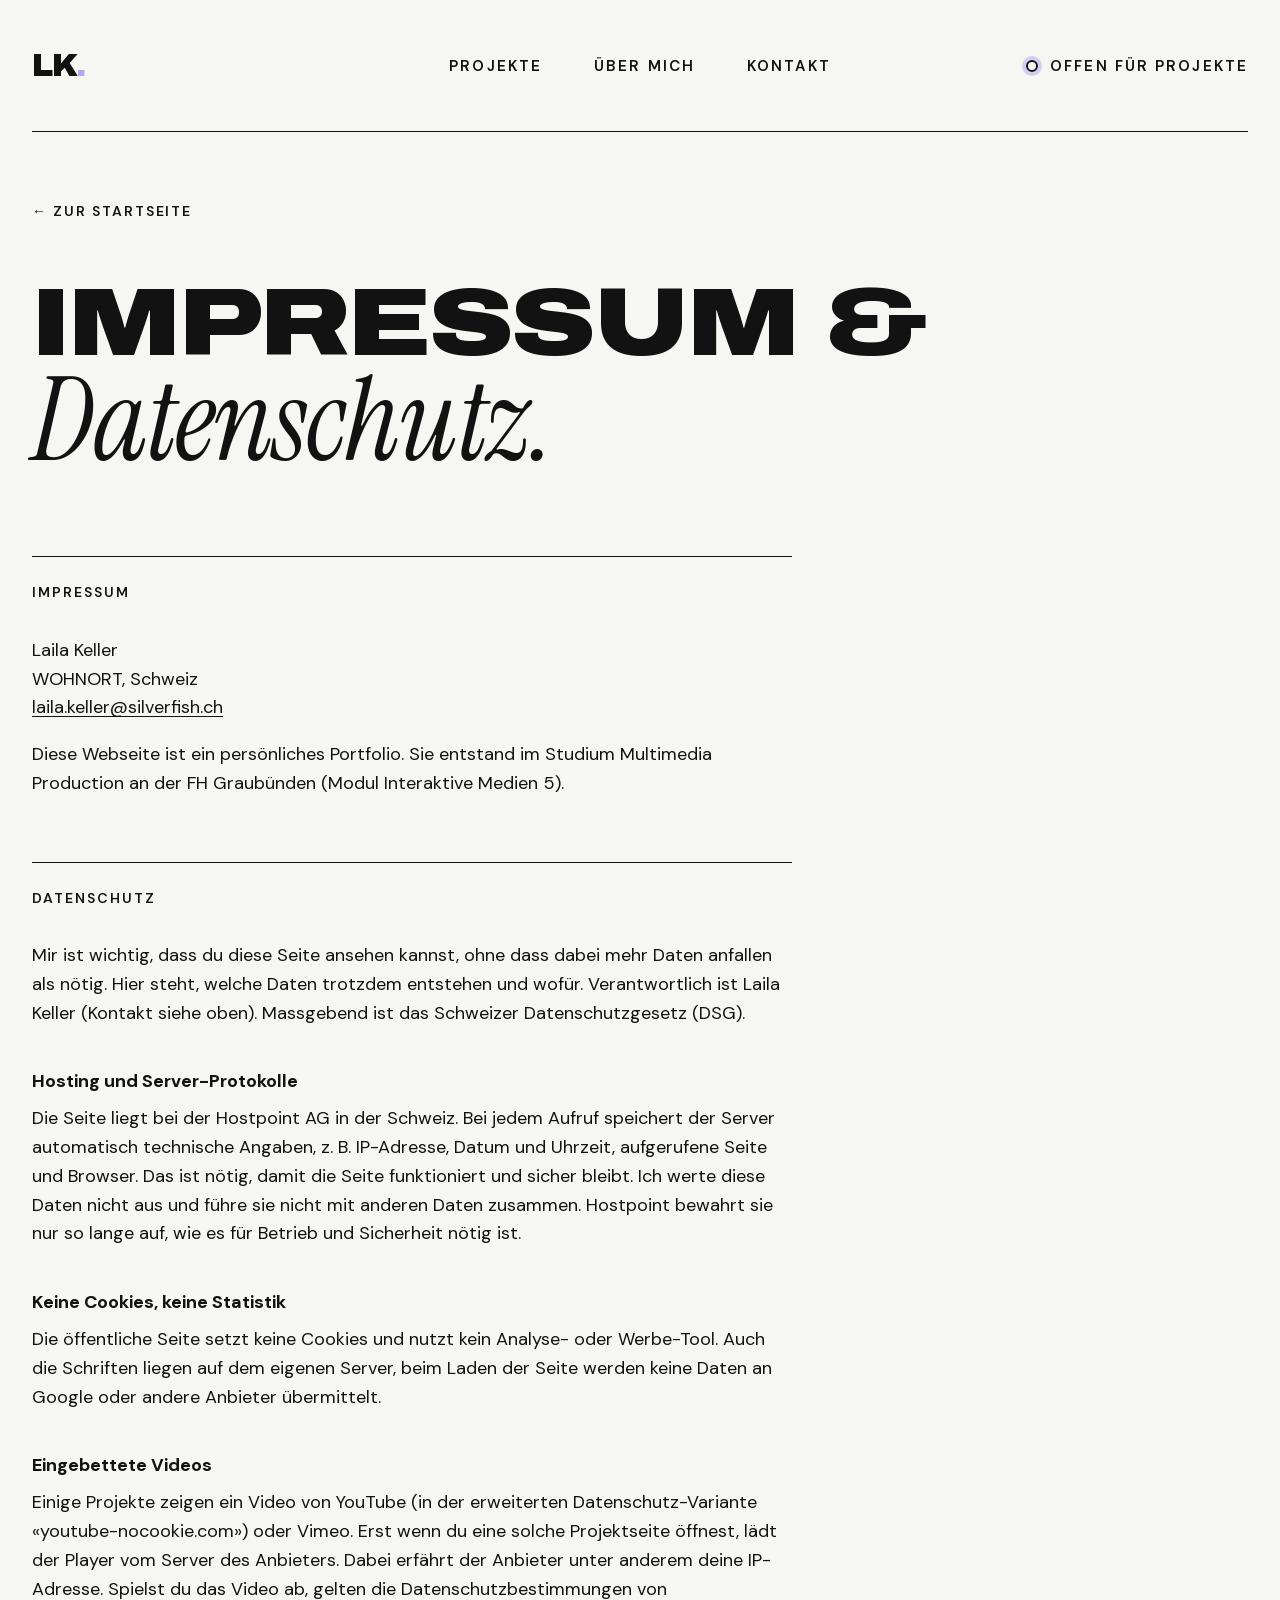
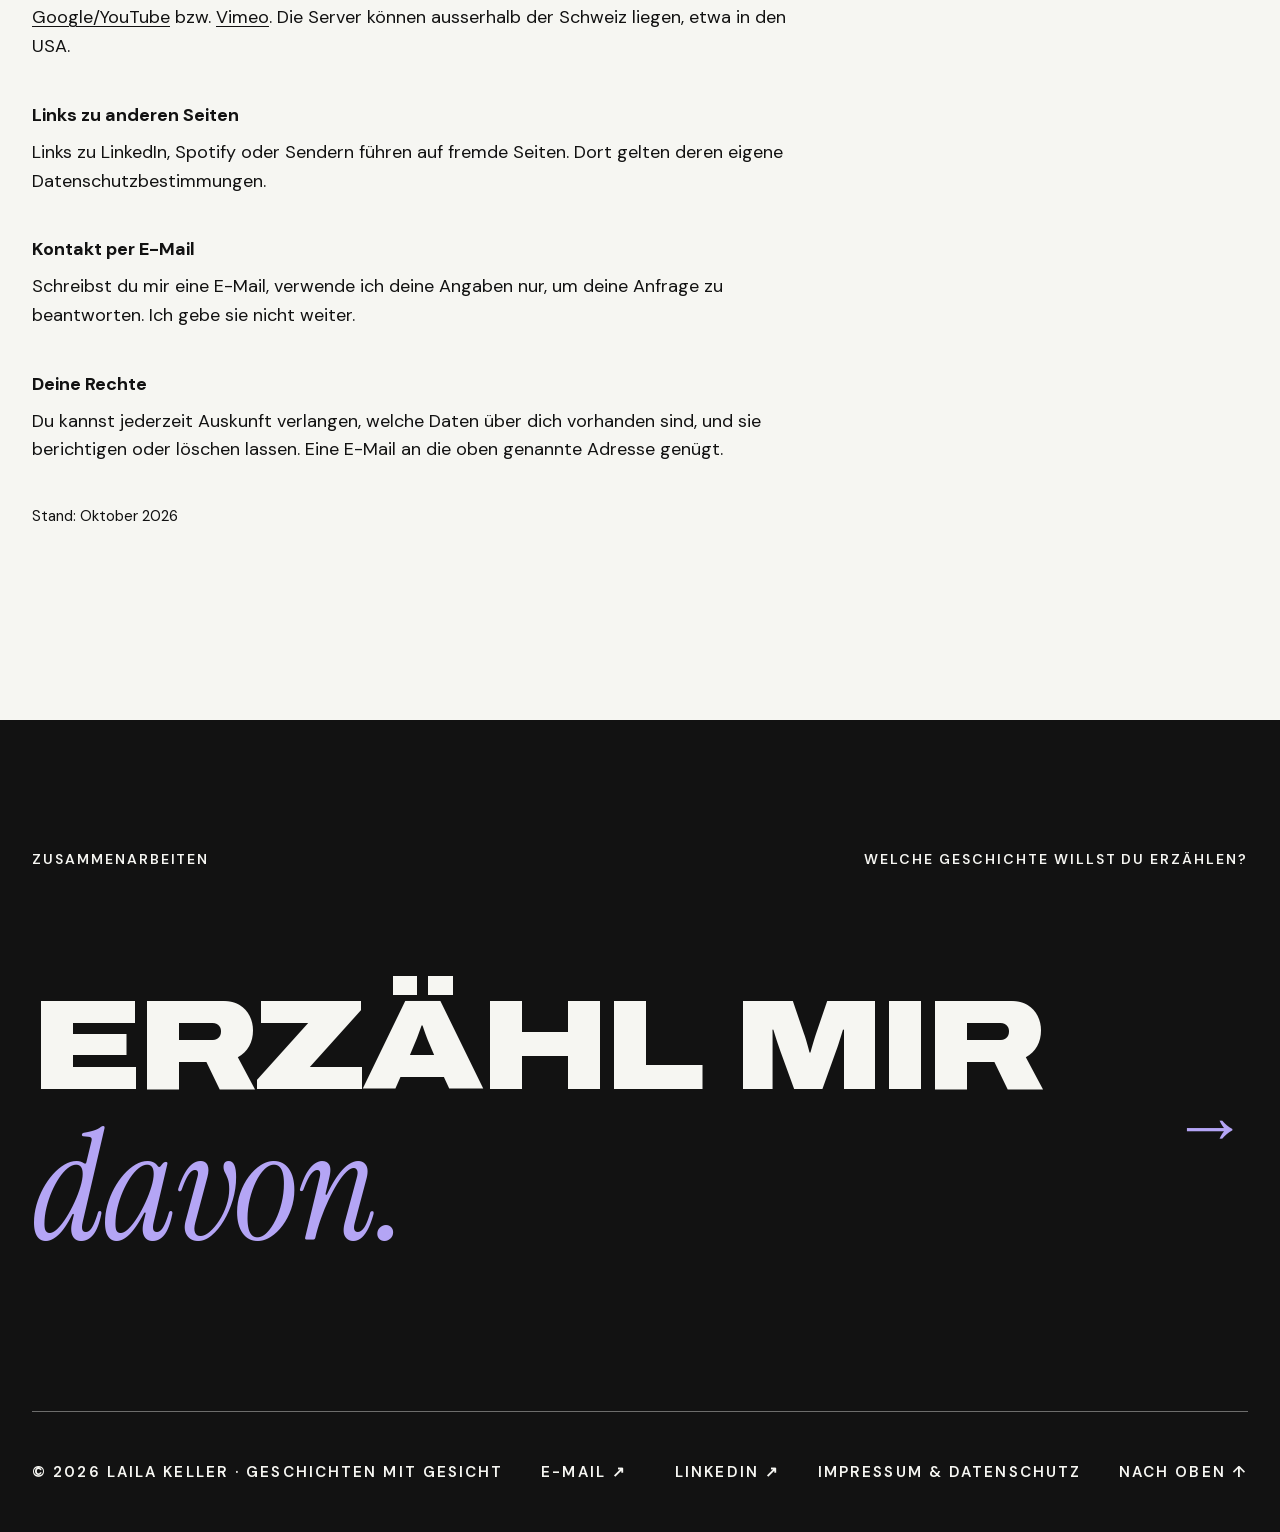
==== datenschutz.html @ 737255e8 "Impressum & Datenschutz, Schriften selbst gehostet, robots.txt und Sitemap" ====
<!DOCTYPE html>
<html lang="de">
<head>
  <meta charset="UTF-8">
  <meta name="viewport" content="width=device-width, initial-scale=1.0">
  <title>Impressum &amp; Datenschutz · Laila Keller</title>
  <link rel="icon" href="images/favicon.svg" type="image/svg+xml">
  <link rel="icon" href="images/favicon-32.png" sizes="32x32" type="image/png">
  <link rel="apple-touch-icon" href="images/apple-touch-icon.png">
  <meta name="apple-mobile-web-app-title" content="Laila Keller">
  <meta name="description" content="Impressum und Datenschutzerklärung der Portfolio-Webseite von Laila Keller.">

  <!-- Schriften vom eigenen Server, siehe css/schriften.css -->
  <link rel="stylesheet" href="css/schriften.css">
  <link rel="stylesheet" href="css/style.css">
</head>
<body>

  <!-- ===================== HEADER (gleich wie auf der Detailseite) ===================== -->
  <header class="site-header">
    <div class="header-bar">
      <a href="index.html" class="logo" aria-label="Zur Startseite">LK<span>.</span></a>

      <button class="nav-toggle" aria-label="Menü öffnen" aria-expanded="false">
        <span></span><span></span>
      </button>

      <nav class="main-nav">
        <a href="index.html#projekte">Projekte</a>
        <a href="index.html#about">Über mich</a>
        <a href="#kontakt">Kontakt</a>
      </nav>

      <p class="status"><span class="status-dot"></span><span class="status-text">Offen für Projekte</span></p>
    </div>
  </header>

  <main id="top" class="legal">

    <a href="index.html" class="project-back">&larr; Zur Startseite</a>
    <h1 class="headline">Impressum &amp;<span class="headline-accent">Datenschutz.</span></h1>

    <!-- ===================== IMPRESSUM ===================== -->
    <section class="legal-block">
      <h2 class="eyebrow">Impressum</h2>
      <p>
        Laila Keller<br>
        WOHNORT, Schweiz<br>
        <a href="mailto:laila.keller@silverfish.ch">laila.keller@silverfish.ch</a>
      </p>
      <p>Diese Webseite ist ein persönliches Portfolio. Sie entstand im Studium Multimedia Production an der FH Graubünden (Modul Interaktive Medien 5).</p>
    </section>

    <!-- ===================== DATENSCHUTZ ===================== -->
    <section class="legal-block">
      <h2 class="eyebrow">Datenschutz</h2>
      <p>Mir ist wichtig, dass du diese Seite ansehen kannst, ohne dass dabei mehr Daten anfallen als nötig. Hier steht, welche Daten trotzdem entstehen und wofür. Verantwortlich ist Laila Keller (Kontakt siehe oben). Massgebend ist das Schweizer Datenschutzgesetz (DSG).</p>

      <h3>Hosting und Server-Protokolle</h3>
      <p>Die Seite liegt bei der Hostpoint AG in der Schweiz. Bei jedem Aufruf speichert der Server automatisch technische Angaben, z. B. IP-Adresse, Datum und Uhrzeit, aufgerufene Seite und Browser. Das ist nötig, damit die Seite funktioniert und sicher bleibt. Ich werte diese Daten nicht aus und führe sie nicht mit anderen Daten zusammen. Hostpoint bewahrt sie nur so lange auf, wie es für Betrieb und Sicherheit nötig ist.</p>

      <h3>Keine Cookies, keine Statistik</h3>
      <p>Die öffentliche Seite setzt keine Cookies und nutzt kein Analyse- oder Werbe-Tool. Auch die Schriften liegen auf dem eigenen Server, beim Laden der Seite werden keine Daten an Google oder andere Anbieter übermittelt.</p>

      <h3>Eingebettete Videos</h3>
      <p>Einige Projekte zeigen ein Video von YouTube (in der erweiterten Datenschutz-Variante «youtube-nocookie.com») oder Vimeo. Erst wenn du eine solche Projektseite öffnest, lädt der Player vom Server des Anbieters. Dabei erfährt der Anbieter unter anderem deine IP-Adresse. Spielst du das Video ab, gelten die Datenschutzbestimmungen von <a href="https://policies.google.com/privacy" target="_blank" rel="noopener">Google/YouTube</a> bzw. <a href="https://vimeo.com/privacy" target="_blank" rel="noopener">Vimeo</a>. Die Server können ausserhalb der Schweiz liegen, etwa in den USA.</p>

      <h3>Links zu anderen Seiten</h3>
      <p>Links zu LinkedIn, Spotify oder Sendern führen auf fremde Seiten. Dort gelten deren eigene Datenschutzbestimmungen.</p>

      <h3>Kontakt per E-Mail</h3>
      <p>Schreibst du mir eine E-Mail, verwende ich deine Angaben nur, um deine Anfrage zu beantworten. Ich gebe sie nicht weiter.</p>

      <h3>Deine Rechte</h3>
      <p>Du kannst jederzeit Auskunft verlangen, welche Daten über dich vorhanden sind, und sie berichtigen oder löschen lassen. Eine E-Mail an die oben genannte Adresse genügt.</p>

      <p class="legal-stand">Stand: Oktober 2026</p>
    </section>

  </main>

  <!-- ===================== KONTAKT / FOOTER ===================== -->
  <footer class="contact" id="kontakt">
    <div class="contact-top">
      <p class="eyebrow">Zusammenarbeiten</p>
      <p class="eyebrow">Welche Geschichte willst du erzählen?</p>
    </div>

    <a href="mailto:laila.keller@silverfish.ch" class="contact-cta">
      <span class="contact-title">Erzähl mir<span class="headline-accent">davon.</span></span>
      <span class="contact-arrow" aria-hidden="true">&rarr;</span>
    </a>

    <div class="contact-bottom">
      <p><span class="nowrap">&copy; <span class="aktuelles-jahr">2026</span> Laila Keller ·</span> <span class="nowrap">Geschichten mit Gesicht</span></p>
      <div class="contact-links">
        <a href="mailto:laila.keller@silverfish.ch">E-Mail ↗&#xFE0E;</a>
        <a href="https://www.linkedin.com/in/laila-keller-3611502a5" target="_blank" rel="noopener">LinkedIn ↗&#xFE0E;</a>
      </div>
      <a href="datenschutz.html" aria-current="page">Impressum &amp; Datenschutz</a>
      <a href="#top">Nach oben ↑</a>
    </div>
  </footer>

  <script src="js/main.js"></script>
</body>
</html>
---- css/schriften.css ----
/* =========================================================
   SCHRIFTEN – direkt vom eigenen Server
   Archivo (Headlines), DM Sans (Fliesstext), Instrument Serif kursiv (Akzent).
   Früher kamen sie von Google Fonts. Dabei schickt jeder Besuch die
   IP-Adresse an Google. Jetzt liegen die Dateien im Ordner fonts/.

   Je Schrift zwei Dateien: "latin" (Deutsch, Englisch, Französisch …)
   und "latin-ext" (weitere Buchstaben wie ł oder ő). Dank unicode-range
   lädt der Browser die zweite nur, wenn so ein Zeichen vorkommt.
   Archivo und DM Sans sind "variable" Schriften: eine Datei enthält alle
   Stärken (font-weight) und bei Archivo auch alle Breiten (font-stretch).

   Lizenz: alle drei SIL Open Font License, frei nutzbar.
   ========================================================= */

/* Archivo, latin-ext */
@font-face {
  font-family: 'Archivo';
  font-style: normal;
  font-weight: 100 900;
  font-stretch: 62% 125%;
  font-display: swap;
  src: url(../fonts/archivo-latin-ext.woff2) format('woff2');
  unicode-range: U+0100-02BA, U+02BD-02C5, U+02C7-02CC, U+02CE-02D7, U+02DD-02FF, U+0304, U+0308, U+0329, U+1D00-1DBF, U+1E00-1E9F, U+1EF2-1EFF, U+2020, U+20A0-20AB, U+20AD-20C4, U+2113, U+2C60-2C7F, U+A720-A7FF;
}

/* Archivo, latin */
@font-face {
  font-family: 'Archivo';
  font-style: normal;
  font-weight: 100 900;
  font-stretch: 62% 125%;
  font-display: swap;
  src: url(../fonts/archivo-latin.woff2) format('woff2');
  unicode-range: U+0000-00FF, U+0131, U+0152-0153, U+02BB-02BC, U+02C6, U+02DA, U+02DC, U+0304, U+0308, U+0329, U+2000-206F, U+20AC, U+2122, U+2191, U+2193, U+2212, U+2215, U+FEFF, U+FFFD;
}

/* DM Sans, latin-ext */
@font-face {
  font-family: 'DM Sans';
  font-style: normal;
  font-weight: 400 700;
  font-display: swap;
  src: url(../fonts/dm-sans-latin-ext.woff2) format('woff2');
  unicode-range: U+0100-02BA, U+02BD-02C5, U+02C7-02CC, U+02CE-02D7, U+02DD-02FF, U+0304, U+0308, U+0329, U+1D00-1DBF, U+1E00-1E9F, U+1EF2-1EFF, U+2020, U+20A0-20AB, U+20AD-20C4, U+2113, U+2C60-2C7F, U+A720-A7FF;
}

/* DM Sans, latin */
@font-face {
  font-family: 'DM Sans';
  font-style: normal;
  font-weight: 400 700;
  font-display: swap;
  src: url(../fonts/dm-sans-latin.woff2) format('woff2');
  unicode-range: U+0000-00FF, U+0131, U+0152-0153, U+02BB-02BC, U+02C6, U+02DA, U+02DC, U+0304, U+0308, U+0329, U+2000-206F, U+20AC, U+2122, U+2191, U+2193, U+2212, U+2215, U+FEFF, U+FFFD;
}

/* Instrument Serif, latin-ext */
@font-face {
  font-family: 'Instrument Serif';
  font-style: italic;
  font-weight: 400;
  font-display: swap;
  src: url(../fonts/instrument-serif-latin-ext.woff2) format('woff2');
  unicode-range: U+0100-02BA, U+02BD-02C5, U+02C7-02CC, U+02CE-02D7, U+02DD-02FF, U+0304, U+0308, U+0329, U+1D00-1DBF, U+1E00-1E9F, U+1EF2-1EFF, U+2020, U+20A0-20AB, U+20AD-20C4, U+2113, U+2C60-2C7F, U+A720-A7FF;
}

/* Instrument Serif, latin */
@font-face {
  font-family: 'Instrument Serif';
  font-style: italic;
  font-weight: 400;
  font-display: swap;
  src: url(../fonts/instrument-serif-latin.woff2) format('woff2');
  unicode-range: U+0000-00FF, U+0131, U+0152-0153, U+02BB-02BC, U+02C6, U+02DA, U+02DC, U+0304, U+0308, U+0329, U+2000-206F, U+20AC, U+2122, U+2191, U+2193, U+2212, U+2215, U+FEFF, U+FFFD;
}
---- css/style.css ----
/* =========================================================
   PORTFOLIO – Laila Keller
   Aufbau dieser Datei:
   1. Variablen (Farben, Schriften, Abstände)
   2. Grundeinstellungen
   3. Wiederverwendbare Elemente
   4. Header
   5. Hero
   6. Projekte
   7. About & Skills
   8. Kontakt / Footer
   9. Projekt-Detailseite (projekt.html)
   10. Mobile Anpassungen
   ========================================================= */


/* ---------- 1. VARIABLEN ----------
   Hier änderst du Farben und Schriften zentral für die ganze Seite. */
:root {
  --color-light: #f6f6f2;      /* heller Hintergrund */
  --color-card: #e8e8e4;       /* Hintergrund der Projektkarten */
  --color-dark: #121212;       /* dunkler Hintergrund und Text */
  --color-accent: #b4a5f5;     /* Lavendel */
  --color-line: #121212;

  --font-display: "Archivo", "Arial Black", sans-serif;
  --font-body: "DM Sans", Arial, sans-serif;
  --font-accent: "Instrument Serif", Georgia, serif;   /* nur kursiv, als Kontrast */

  --gutter: clamp(16px, 2.5vw, 48px);   /* Seitenrand links und rechts */
  --section-space: clamp(80px, 10vw, 180px);
}


/* ---------- 2. GRUNDEINSTELLUNGEN ---------- */
*,
*::before,
*::after {
  box-sizing: border-box;
  margin: 0;
  padding: 0;
}

html {
  scroll-behavior: smooth;
}

body {
  background: var(--color-light);
  color: var(--color-dark);
  font-family: var(--font-body);
  font-size: 18px;
  line-height: 1.6;
  -webkit-font-smoothing: antialiased;
}

a {
  color: inherit;
  text-decoration: none;
}

/* Wörter, die nicht auseinandergerissen werden sollen */
.nowrap {
  white-space: nowrap;
}

ul {
  list-style: none;
}

/* Elemente mit dem Attribut "hidden" sicher ausblenden,
   auch wenn sie in dieser Datei ein eigenes display haben */
[hidden] {
  display: none !important;
}

button {
  font: inherit;
  color: inherit;
  background: none;
  border: none;
  cursor: pointer;
}


/* ---------- 3. WIEDERVERWENDBARE ELEMENTE ---------- */

/* Kleine Überschrift über den Sektionen, z. B. "01 / SELECTED WORK" */
.eyebrow {
  font-size: 14px;
  font-weight: 600;
  letter-spacing: 0.14em;
  text-transform: uppercase;
}

/* Grosse, breite Headline */
.headline {
  font-family: var(--font-display);
  font-weight: 900;
  font-stretch: 125%;
  font-variation-settings: "wdth" 125;
  text-transform: uppercase;
  line-height: 0.92;
  letter-spacing: -0.02em;
  font-size: clamp(48px, 7.5vw, 140px);
}

/* Akzent in Überschriften: die zweite Zeile in feiner, kursiver Serifenschrift.
   Der Kontrast zur fetten, breiten Archivo macht die Überschrift ruhiger
   (Magazin-Look). Sparsam einsetzen, sonst verliert er seine Wirkung.
   Eine Serifenschrift wirkt bei gleicher Grösse kleiner, darum 1.2em. */
.headline-accent {
  display: block;
  font-family: var(--font-accent);
  font-style: italic;
  font-weight: 400;
  font-stretch: normal;
  font-variation-settings: normal;
  text-transform: none;
  letter-spacing: -0.01em;
  font-size: 1.2em;
  line-height: 0.95;
}

/* Runder Pfeil-Button */
.round-btn {
  display: inline-grid;
  place-items: center;
  width: 64px;
  height: 64px;
  border: 1.5px solid currentColor;
  border-radius: 50%;
  font-size: 22px;
  flex-shrink: 0;
  transition: background 0.2s, color 0.2s;
}

.round-btn:hover {
  background: var(--color-accent);
  border-color: var(--color-accent);
  color: var(--color-dark);
}


/* ---------- 4. HEADER ---------- */
.site-header {
  padding: 0 var(--gutter);
  background: var(--color-light);
}

/* Drei Spalten: links und rechts gleich breit (1fr), die Mitte so breit wie nötig (auto).
   So steht die Navigation genau in der Mitte, egal wie breit Logo und Status sind. */
.header-bar {
  display: grid;
  grid-template-columns: 1fr auto 1fr;
  align-items: center;
  gap: 24px;
  padding: 40px 0;
  border-bottom: 1.5px solid var(--color-line);
}

.logo {
  font-family: var(--font-display);
  font-weight: 900;
  font-size: 32px;
  letter-spacing: -0.04em;
}

.logo span {
  color: var(--color-accent);
}

.main-nav {
  display: flex;
  gap: 52px;
}

.main-nav a,
.status,
.header-subline {
  font-size: 15px;
  font-weight: 600;
  letter-spacing: 0.14em;
  text-transform: uppercase;
}

.main-nav a:hover {
  color: var(--color-accent);
}

.status {
  display: flex;
  align-items: center;
  gap: 12px;
  justify-self: end;   /* in der rechten Spalte ganz nach rechts schieben */
}

/* Kleiner, pulsierender Punkt vor "Available for projects" */
.status-dot {
  width: 12px;
  height: 12px;
  border: 2px solid var(--color-dark);
  border-radius: 50%;
  box-shadow: 0 0 0 4px rgba(180, 165, 245, 0.5);
  animation: pulse 2s infinite;
}

@keyframes pulse {
  50% { box-shadow: 0 0 0 7px rgba(180, 165, 245, 0.15); }
}

.header-subline {
  text-align: center;
  padding: 56px 0;
}

/* Hamburger nur auf dem Handy (siehe Teil 9) */
.nav-toggle {
  display: none;
}


/* ---------- 5. HERO ---------- */
/* Der Hero kommt ohne Foto aus: nur Typografie auf hellem Grund.
   So entsteht ein klarer Wechsel zum dunklen Teil "Selected Work".
   Das Porträt ist kleiner im Teil "Über mich" eingebunden. */
.hero {
  position: relative;
  min-height: 75vh;
  display: flex;
  align-items: center;
  justify-content: center;
  padding: var(--gutter);
  overflow: hidden;
  background: var(--color-light);
}

/* --- Lila Kreis hinter dem Namen ---
   --size ist der Durchmesser. Mit left/top wird der Kreis so verschoben,
   dass seine Mitte bei 62 % der Breite und 50 % der Höhe liegt.
   Wie der Kreis aus dem Punkt hinter dem Namen entsteht, steht in main.js. */
.hero-circle {
  --size: clamp(220px, 30vw, 520px);
  position: absolute;
  width: var(--size);
  height: var(--size);
  left: calc(62% - var(--size) / 2);
  top: calc(50% - var(--size) / 2);
  border-radius: 50%;
  background: var(--color-accent);
  /* --mx und --my setzt main.js, wenn sich die Maus bewegt */
  translate: var(--mx, 0px) var(--my, 0px);
  transition: translate 0.8s ease-out;
}

/* Name, Stern und Claim liegen über dem Kreis */
.hero-name,
.hero-label,
.hero-claim {
  z-index: 1;
}

.hero-name {
  position: relative;
  font-family: var(--font-display);
  font-weight: 900;
  font-stretch: 125%;
  font-variation-settings: "wdth" 125;
  color: var(--color-dark);
  font-size: clamp(56px, 11vw, 220px);
  line-height: 1;
  letter-spacing: -0.02em;
  text-align: center;
  white-space: nowrap;
}

/* --- Animation des Namens ---
   JavaScript (main.js) verpackt jedes Wort und jeden Buchstaben in ein <span>.
   Das Wort ist wie ein Fenster (overflow: hidden): Die Buchstaben starten
   unterhalb davon und gleiten nacheinander nach oben ins Bild. */
.hero-name .word {
  display: inline-block;
  overflow: hidden;
  vertical-align: top;
  padding-bottom: 0.06em;   /* etwas Luft, damit nichts abgeschnitten wird */
}

.hero-name .letter {
  display: inline-block;
  transform: translateY(110%);   /* Start: unsichtbar unter dem Fenster */
  animation: rise 0.9s cubic-bezier(0.2, 0.8, 0.2, 1) forwards;
  /* --i ist die Nummer des Buchstabens (setzt main.js).
     Jeder Buchstabe startet 60 ms nach dem vorherigen. */
  animation-delay: calc(var(--i) * 60ms);
}

@keyframes rise {
  to { transform: translateY(0); }
}

/* Stern und Claim erscheinen, nachdem der Name fertig ist */
.hero-label,
.hero-claim {
  opacity: 0;
  animation: fade-up 0.8s ease-out forwards;
}

.hero-label { animation-delay: 0.9s; }
.hero-claim { animation-delay: 1.2s; }

@keyframes fade-up {
  from { opacity: 0; translate: 0 20px; }
  to   { opacity: 1; translate: 0 0; }
}

/* Lila Punkt hinter dem Namen, wie beim Logo "LK.".
   Kein Text-Punkt, sondern ein kleiner Kreis, damit main.js seine
   Grösse und Position genau messen kann.
   Er "ploppt" nach den Buchstaben auf: Die Kurve cubic-bezier mit
   1.6 schiesst kurz über die volle Grösse hinaus und federt zurück. */
.hero-name .dot {
  display: inline-block;
  width: 0.18em;
  height: 0.18em;
  margin-left: 0.06em;
  /* Negativer Abstand rechts = Breite + Abstand links (0.18em + 0.06em).
     So zählt der Punkt beim Zentrieren nicht mit, und "Keller" steht genau
     unter "Laila". Gezeichnet wird er trotzdem ganz normal hinter dem Wort. */
  margin-right: -0.24em;
  border-radius: 50%;
  background: var(--color-accent);
  scale: 0;
  animation: pop 0.5s cubic-bezier(0.3, 1.6, 0.5, 1) 1s forwards;
}

@keyframes pop {
  to { scale: 1; }
}

/* Wer im Betriebssystem "Bewegung reduzieren" eingestellt hat,
   bekommt alles sofort und ohne Animation zu sehen:
   den Kreis an seinem Platz, ohne Punkt. */
@media (prefers-reduced-motion: reduce) {
  .hero-name .letter,
  .hero-label,
  .hero-claim,
  .ticker span {
    animation: none;
    transform: none;
    opacity: 1;
  }

  .hero-name .dot {
    display: none;
  }
}

.hero-label {
  position: absolute;
  top: 18%;
  left: 10%;
  display: flex;
  align-items: center;
  gap: 24px;
  color: var(--color-dark);
  font-weight: 700;
  font-size: clamp(20px, 2.2vw, 34px);
  rotate: -6deg;   /* eigene Eigenschaft, damit sie sich nicht mit der Animation beisst */
}

.star {
  width: clamp(48px, 5vw, 80px);
  fill: var(--color-accent);
  animation: spin 18s linear infinite;
}

@keyframes spin {
  to { transform: rotate(360deg); }
}

.hero-claim {
  position: absolute;
  right: var(--gutter);
  bottom: 10%;
  max-width: 340px;
  padding-top: 24px;
  border-top: 3px solid var(--color-accent);
  color: var(--color-dark);
  font-size: 20px;
  line-height: 1.5;
}


/* Der Claim "Geschichten mit Gesicht." in der breiten Headline-Schrift,
   darunter der erklärende Satz in normaler Schrift */
.hero-claim-title {
  display: block;
  margin-bottom: 8px;
  font-family: var(--font-display);
  font-weight: 900;
  font-stretch: 125%;
  font-variation-settings: "wdth" 125;
  text-transform: uppercase;
  font-size: clamp(20px, 1.8vw, 28px);
  line-height: 1.1;
}

/* --- Laufband zwischen Hero und Projekten ---
   Der Text steht zweimal hintereinander (zwei gleiche <span>). Beide Spans
   rutschen gleichzeitig um ihre eigene Breite nach links. In diesem Moment
   steht der zweite Text genau dort, wo der erste begonnen hat, und die
   Animation beginnt unbemerkt von vorn.

   Warum jeder Span einzeln animiert wird und nicht die ganze Reihe:
   Safari auf dem iPhone malt ein bewegtes Element als Bild in den
   Grafikspeicher. Die ganze Reihe war bei dreifacher Pixeldichte zu breit
   dafür. Safari hat sie dann in Kacheln zerlegt und zu spät gemalt, das
   gab Lücken und Ruckeln. Einzeln ist jedes Stück nur halb so breit. */
.ticker {
  overflow: hidden;
  background: var(--color-accent);
  color: var(--color-dark);
  padding: 18px 0;
}

.ticker-track {
  display: flex;
  width: max-content;   /* so breit wie der ganze Text, nicht wie der Bildschirm */
}

.ticker span {
  flex-shrink: 0;
  font-family: var(--font-display);
  font-weight: 900;
  font-stretch: 125%;
  font-variation-settings: "wdth" 125;
  text-transform: uppercase;
  font-size: clamp(18px, 2vw, 28px);
  letter-spacing: 0.04em;
  white-space: nowrap;
  animation: ticker 30s linear infinite;
  will-change: transform;   /* dem Browser vorher sagen, dass sich das bewegt */
}

/* translate3d statt translateX: sorgt dafür, dass die Grafikkarte die
   Bewegung übernimmt, das läuft flüssiger */
@keyframes ticker {
  from { transform: translate3d(0, 0, 0); }
  to   { transform: translate3d(-100%, 0, 0); }
}


/* ---------- 6. PROJEKTE ---------- */
.work {
  background: var(--color-dark);
  color: var(--color-light);
  padding: var(--section-space) 0;
}

.work-head {
  display: flex;
  align-items: flex-end;
  justify-content: space-between;
  gap: 32px;
  padding: 0 var(--gutter);
  margin-bottom: 80px;
}

.work-head .eyebrow {
  margin-bottom: 48px;
}

/* Auf dunklem Grund ist der Akzent lavendel */
.work-head .headline-accent {
  color: var(--color-accent);
}

.work-controls {
  display: flex;
  align-items: center;
  gap: 16px;
}

.hint {
  color: var(--color-accent);
  font-size: 14px;
  font-weight: 600;
  letter-spacing: 0.14em;
  text-transform: uppercase;
  line-height: 1.5;
  margin-right: 24px;
}

/* Horizontale Reihe mit Karten, die man seitlich scrollt */
/* Die Karten stehen in einem gemeinsamen Raster nebeneinander (eine Spalte
   pro Karte). Die vier Zeilen des Rasters (Kopf, Bild, Rahmen, Titel) teilen
   sich alle Karten über "subgrid" (siehe .card). So ist z. B. die Kopfzeile
   in jeder Karte so hoch wie die längste, und alle Titel beginnen auf
   derselben Höhe, egal wie viel Text darüber steht. */
.work-track {
  display: grid;
  grid-auto-flow: column;                    /* neue Karten kommen rechts dazu */
  grid-auto-columns: min(64vw, 1080px);      /* Breite einer Karte */
  grid-template-rows: auto auto auto 1fr;    /* Kopf, Bild, Rahmen, Titel */
  column-gap: 32px;
  padding: 0 var(--gutter);
  overflow-x: auto;
  scroll-snap-type: x mandatory;
  scroll-padding: 0 var(--gutter);
  scrollbar-width: none;              /* Scrollbalken verstecken (Firefox) */
}

.work-track::-webkit-scrollbar {
  display: none;                      /* Scrollbalken verstecken (Chrome, Safari) */
}

.card {
  grid-row: span 4;               /* jede Karte belegt alle vier Zeilen */
  display: grid;
  grid-template-rows: subgrid;    /* ... und übernimmt deren Höhen */
  padding: 40px;
  background: var(--color-card);
  color: var(--color-dark);
  scroll-snap-align: start;
  min-width: 0;   /* Karte wird nie breiter als vorgesehen, auch bei langen Wörtern */
}

.card-top {
  display: flex;
  justify-content: space-between;
  padding-bottom: 24px;
  border-bottom: 1.5px solid var(--color-line);
  font-size: 14px;
  font-weight: 600;
  letter-spacing: 0.12em;
  text-transform: uppercase;
}

/* Vorschaubild des Projekts.
   Alle Bilder bekommen dasselbe Format (3:2), auch wenn die Originale
   unterschiedlich sind. object-fit: cover schneidet den Rest ab. */
.card-visual {
  aspect-ratio: 3 / 2;
  margin: 40px 0;
  overflow: hidden;
  background: var(--color-dark);
}

.card-visual img {
  display: block;
  width: 100%;
  height: 100%;
  object-fit: cover;
  filter: grayscale(1);
  transition: filter 0.4s, transform 0.6s;
}

/* Hinweis, falls die Projekte nicht aus der Datenbank geladen werden konnten */
.work-error {
  color: var(--color-accent);
  font-size: 18px;
}

/* "Hover to reveal color": beim Darüberfahren wird das Bild farbig
   und zoomt ganz leicht heran. Auf dem Handy (ohne Maus) passiert das,
   wenn die Karte durch die Bildschirmmitte scrollt (Klasse von main.js). */
.card:hover .card-visual img,
.card.im-fokus .card-visual img {
  filter: grayscale(0);
  transform: scale(1.03);
}

.card-client {
  font-size: 18px;
  margin-bottom: 8px;
}

/* Titel und Pfeil oben ausrichten (flex-start): So beginnen alle Titel auf
   derselben Höhe, egal ob sie eine oder zwei Zeilen haben. Mit flex-end
   rutschten einzeilige Titel nach unten, weil der runde Button höher ist. */
.card-bottom {
  display: flex;
  align-items: flex-start;
  justify-content: space-between;
  gap: 24px;
}

.card h3 {
  min-width: 0;              /* darf schmaler werden als das längste Wort */
  hyphens: auto;             /* lange Wörter bei Bedarf mit Bindestrich trennen */
  overflow-wrap: break-word; /* Notlösung, falls keine Trennung möglich ist */
  font-family: var(--font-display);
  font-weight: 900;
  font-stretch: 125%;
  font-variation-settings: "wdth" 125;
  text-transform: uppercase;
  font-size: clamp(32px, 4vw, 68px);
  line-height: 0.95;
}

.round-btn.dark {
  width: 84px;
  height: 84px;
}

/* Ganze Karte klickbar: Der Link am Pfeil bekommt eine unsichtbare Fläche
   (::after), die sich über die ganze Karte legt. So bleibt es ein einziger
   Link pro Karte (gut für Screenreader und Tastatur), aber man kann überall
   auf die Karte klicken bzw. tippen. Die Karte ist der Bezugsrahmen dafür
   (position: relative), der Pfeil-Knopf selbst ist nicht positioniert. */
.card {
  position: relative;
  cursor: pointer;
}

.card-bottom .round-btn.dark::after {
  content: "";
  position: absolute;
  inset: 0;   /* oben, rechts, unten, links = 0: deckt die ganze Karte ab */
}

/* Beim Darüberfahren über die Karte reagiert auch der Pfeil */
.card:hover .round-btn.dark {
  background: var(--color-accent);
  border-color: var(--color-accent);
}

/* Pfeil unten in der Titelzeile: Die Titelzeile ist dank subgrid in allen
   Karten gleich hoch (so hoch wie der längste Titel). Am unteren Rand steht
   der Pfeil deshalb überall auf derselben Höhe, bündig zur letzten Zeile
   der zweizeiligen Titel. (Oben ausrichten wäre: align-self: flex-start) */
.card-bottom .round-btn.dark {
  align-self: flex-end;
}


/* ---------- 7. ABOUT & SKILLS ---------- */
.about {
  padding: var(--section-space) var(--gutter);
}

.about-grid {
  display: grid;
  grid-template-columns: 1fr 1fr;
  gap: 64px;
  margin: 120px 0 160px;
}

.about .headline {
  align-self: start;
}

/* Sternchen unter der Headline (rechts daneben wäre es ins Porträt geragt) */
.asterisk {
  display: block;
  margin-top: 0.2em;
  width: 0.6em;
  fill: var(--color-accent);
}

/* Porträt: wie die Projektbilder schwarz-weiss, beim Darüberfahren farbig */
.about-photo {
  max-width: 420px;
  aspect-ratio: 4 / 5;          /* Hochformat, passt besser zu einem Porträt */
  margin-bottom: 56px;
  overflow: hidden;
  background: var(--color-card);
}

.about-photo img {
  display: block;
  width: 100%;
  height: 100%;
  object-fit: cover;            /* Bild füllt den Rahmen, ohne verzerrt zu werden */
  object-position: center 30%;  /* Ausschnitt etwas nach oben, aufs Gesicht */
  filter: grayscale(1);
  transition: filter 0.4s;
}

.about-photo:hover img,
.about-photo.im-fokus img {
  filter: grayscale(0);
}

/* Beide Absätze gleich gesetzt: Vorher war der erste grösser, fetter und
   enger als der zweite, das wirkte wie zwei verschiedene Schriften. */
.about-text p {
  font-size: clamp(18px, 1.6vw, 24px);
  font-weight: 400;
  line-height: 1.6;
}

.about-text .lead {
  margin-bottom: 1.2em;   /* Abstand zum zweiten Absatz, wächst mit der Schrift */
}

/* Titel über der Skill-Liste, im Stil der kleinen Überschriften (eyebrow) */
.skills-title {
  margin-bottom: 24px;
  font-size: 15px;
  font-weight: 600;
  letter-spacing: 0.14em;
  text-transform: uppercase;
}

.skills {
  border-top: 2px solid var(--color-line);
}

.skills li {
  display: grid;
  grid-template-columns: 120px 1fr auto;
  align-items: center;
  padding: 36px 0;
  border-bottom: 1.5px solid var(--color-line);
  transition: padding 0.3s;
}

.skills li:hover {
  padding-left: 16px;
}

.skills li:hover .skill-name {
  color: var(--color-accent);
}

.skill-nr {
  font-size: 15px;
  font-weight: 600;
}

.skill-name {
  font-family: var(--font-display);
  font-weight: 900;
  font-stretch: 125%;
  font-variation-settings: "wdth" 125;
  text-transform: uppercase;
  font-size: clamp(28px, 3.6vw, 60px);
  line-height: 1;
  transition: color 0.3s;
}

.skill-tool {
  font-weight: 600;
  font-size: 18px;
}


/* ---------- 8. KONTAKT / FOOTER ---------- */
.contact {
  background: var(--color-dark);
  color: var(--color-light);
  padding: var(--section-space) var(--gutter) 48px;
}

.contact-top {
  display: flex;
  justify-content: space-between;
  gap: 24px;
}

.contact-cta {
  display: flex;
  align-items: center;
  justify-content: space-between;
  gap: 24px;
  margin: 120px 0 150px;
  color: var(--color-accent);
}

/* "ERZÄHL MIR" fett in Hell, "davon." kursiv in Lavendel:
   gleiches Muster wie die anderen Überschriften, Lavendel nur als Akzent */
.contact-title {
  color: var(--color-light);
  font-family: var(--font-display);
  font-weight: 900;
  font-stretch: 125%;
  font-variation-settings: "wdth" 125;
  text-transform: uppercase;
  font-size: clamp(64px, 10vw, 180px);
  line-height: 0.88;
  letter-spacing: -0.03em;
}

.contact-title .headline-accent {
  color: var(--color-accent);
  margin-top: 0.08em;   /* etwas Luft zwischen den beiden Schriften */
}

.contact-arrow {
  font-size: clamp(48px, 6vw, 110px);
  transition: transform 0.3s;
}

.contact-cta:hover .contact-arrow {
  transform: translateX(16px);
}

.contact-bottom {
  display: flex;
  justify-content: space-between;
  align-items: center;
  flex-wrap: wrap;
  gap: 24px;
  padding-top: 48px;
  border-top: 1px solid rgba(246, 246, 242, 0.4);
  font-size: 15px;
  font-weight: 600;
  letter-spacing: 0.14em;
  text-transform: uppercase;
}

.contact-links {
  display: flex;
  gap: 48px;
}

.contact-bottom a:hover {
  color: var(--color-accent);
}


/* ---------- 9. PROJEKT-DETAILSEITE (projekt.html) ---------- */
.project-head {
  padding: 64px var(--gutter) 80px;
}

/* Kleiner Link "← Alle Projekte" */
.project-back {
  display: inline-block;
  margin-bottom: 56px;
  font-size: 14px;
  font-weight: 600;
  letter-spacing: 0.14em;
  text-transform: uppercase;
  transition: color 0.2s;
}

.project-back:hover {
  color: var(--color-accent);
}

.project-head .eyebrow {
  margin-bottom: 24px;
}

/* Lange Titel umbrechen statt aus dem Bildschirm ragen (siehe auch .card h3) */
.project-head .headline {
  hyphens: auto;
  overflow-wrap: break-word;
}

/* Rolle und Rahmen nebeneinander, mit Linie darüber */
.project-facts {
  display: grid;
  grid-template-columns: 1fr 1fr;
  gap: 32px;
  margin-top: 64px;
  padding-top: 24px;
  border-top: 1.5px solid var(--color-line);
}

.project-facts dt {
  font-size: 14px;
  font-weight: 600;
  letter-spacing: 0.14em;
  text-transform: uppercase;
  margin-bottom: 8px;
}

.project-facts dd {
  font-size: 20px;
}

/* Grosses Bild oder Video */
.project-media {
  margin: 0 var(--gutter);
}

/* Bild in seinem echten Format (hoch oder quer), nichts wird abgeschnitten:
   - höchstens so breit wie die Seite (max-width: 100%)
   - höchstens 85 % der Bildschirmhöhe, damit ein Hochformat nicht riesig wird
   - width und height auf auto: der Browser rechnet die andere Seite passend aus */
.project-media img {
  display: block;
  width: auto;
  height: auto;
  max-width: 100%;
  max-height: 85vh;
}

/* Video-Player im Format 16:9, dunkler Hintergrund während er lädt */
.project-media.is-video {
  aspect-ratio: 16 / 9;
  background: var(--color-dark);
}

.project-media iframe {
  display: block;
  width: 100%;
  height: 100%;
  border: 0;
}

.project-text {
  max-width: 900px;
  padding: 96px var(--gutter);
}

.project-text .lead {
  font-size: clamp(22px, 2.2vw, 32px);
  font-weight: 500;
  line-height: 1.5;
}

/* Runder Rahmen-Button für den externen Link */
.project-link {
  display: inline-block;
  margin-top: 48px;
  padding: 16px 32px;
  border: 1.5px solid var(--color-dark);
  border-radius: 999px;
  font-size: 15px;
  font-weight: 600;
  letter-spacing: 0.14em;
  text-transform: uppercase;
  transition: background 0.2s, border-color 0.2s;
}

.project-link:hover {
  background: var(--color-accent);
  border-color: var(--color-accent);
}

/* Weitere Bilder: zwei Spalten, wie die Projektkarten schwarz-weiss */
.project-gallery {
  padding: 0 var(--gutter) var(--section-space);
}

.project-gallery .eyebrow {
  padding-top: 24px;
  margin-bottom: 40px;
  border-top: 1.5px solid var(--color-line);
}

/* Galerie wie ein Kontaktabzug: Alle Bilder einer Reihe sind gleich hoch,
   Querformate werden breit, Hochformate schmal. So wirken Hoch- und
   Querformate nicht durcheinander.

   So funktioniert es:
   - flex-wrap: Die Bilder stehen nebeneinander und brechen in neue Reihen um.
   - flex-basis: Jedes Bild startet mit der Breite, die es bei --zeile Höhe hätte
     (Seitenverhältnis × Höhe). --verhaeltnis setzt projekt.js, sobald das Bild geladen ist.
   - Am Desktop bleibt übriger Platz am Ende der Reihe frei, damit alle Bilder
     in allen Projekten gleich gross sind. Auf dem Handy gelten feste Breiten
     (siehe Mobile Anpassungen). */
.gallery-grid {
  --zeile: 400px;
  display: flex;
  flex-wrap: wrap;
  gap: 16px;
}

/* Unsichtbarer Platzhalter am Ende: verhindert, dass ein einzelnes Bild
   in der letzten Reihe riesig auf die ganze Breite gezogen wird */
.gallery-grid::after {
  content: "";
  flex-grow: 999999;
  order: 999999;   /* immer ganz am Schluss, auch wenn die Bilder mit "order" sortiert sind */
}

/* Am Desktop wird nichts gestreckt (flex-grow: 0): Jedes Bild ist genau
   so hoch wie --zeile, in allen Projekten gleich gross. Würde man die Reihen
   auf die volle Breite strecken, wären die Bilder je nach Anzahl pro Reihe
   unterschiedlich gross. max-width: 100% fängt sehr breite Bilder ab. */
.gallery-grid figure {
  --verhaeltnis: 1.5;   /* Annahme, bis das Bild geladen ist */
  flex-grow: 0;
  flex-basis: calc(var(--verhaeltnis) * var(--zeile));
  max-width: 100%;
}

.gallery-grid img,
.gallery-grid video {
  display: block;
  width: 100%;
  height: auto;
  aspect-ratio: var(--verhaeltnis);
  object-fit: cover;   /* schneidet nichts ab, weil das Verhältnis genau stimmt */
  background: var(--color-card);
}

/* Hochformate und Videos bekommen höhere Reihen als Querformate.
   So haben hohe und breite Bilder ungefähr dieselbe Fläche, und ein
   Hochformat wirkt nicht viel kleiner als ein Querformat. */
.gallery-portrait,
.gallery-videos {
  --zeile: 480px;
}

/* Abstand zwischen den Bereichen, gleich wie zwischen den Bildern.
   Nur wenn weiter oben schon ein Bereich mit Inhalt steht (~ = irgendwo davor). */
.gallery-grid:not(:empty) ~ .gallery-grid:not(:empty) {
  margin-top: 16px;
}

/* Leerer Bereich (Projekt ohne Videos oder ohne Bilder) nimmt keinen Platz weg */
.gallery-grid:empty {
  display: none;
}

/* Knopf um jedes Bild: sieht nicht aus wie ein Knopf, zeigt aber eine Lupe als Mauszeiger */
.gallery-open {
  display: block;
  width: 100%;
  padding: 0;
  cursor: zoom-in;
}

/* Sichtbarer Rahmen, wenn man mit der Tastatur (Tab) auf ein Bild springt */
.gallery-open:focus-visible {
  outline: 3px solid var(--color-accent);
  outline-offset: 3px;
}

/* Bilder schwarz-weiss, beim Darüberfahren farbig (Videos bleiben farbig) */
.gallery-grid img {
  filter: grayscale(1);
  transition: filter 0.4s;
}

.gallery-grid figure:hover img,
.gallery-grid figure.im-fokus img,
.gallery-open:focus-visible img {
  filter: grayscale(0);
}

.gallery-grid figcaption {
  margin-top: 12px;
  font-size: 15px;
}


/* ---------- Bild vergrössert (Lightbox) ---------- */
/* Der <dialog> füllt den ganzen Bildschirm, ist selbst aber durchsichtig.
   Der dunkle Hintergrund ist ::backdrop, eine Ebene, die der Browser
   automatisch hinter jeden geöffneten Dialog legt. */
.lightbox {
  width: 100vw;
  height: 100vh;
  max-width: none;
  max-height: none;
  margin: 0;
  padding: 24px;
  border: 0;
  background: transparent;
  color: var(--color-light);
}

/* Nur wenn offen: Raster mit Pfeil | Bild | Pfeil */
.lightbox[open] {
  display: grid;
  grid-template-columns: auto 1fr auto;
  align-items: center;
  gap: 16px;
}

.lightbox::backdrop {
  background: rgba(18, 18, 18, 0.94);
}

.lightbox-figure {
  display: flex;
  flex-direction: column;
  align-items: center;
  gap: 16px;
  min-width: 0;
}

/* Grösstmöglich, aber nie grösser als der Bildschirm. Hier in Farbe. */
.lightbox-figure img,
.lightbox-figure video {
  display: block;
  max-width: 100%;
  max-height: calc(100vh - 140px);
  width: auto;
  height: auto;
}

.lightbox-figure figcaption {
  font-size: 16px;
  text-align: center;
}

/* Runde Knöpfe wie die Pfeile im Karussell, hell auf dunkel */
.lightbox-nav,
.lightbox-close {
  display: grid;
  place-items: center;
  width: 56px;
  height: 56px;
  border: 1.5px solid var(--color-light);
  border-radius: 50%;
  color: var(--color-light);
  font-size: 22px;
  transition: background 0.2s, border-color 0.2s, color 0.2s;
}

.lightbox-nav:hover,
.lightbox-close:hover,
.lightbox-nav:focus-visible,
.lightbox-close:focus-visible {
  background: var(--color-accent);
  border-color: var(--color-accent);
  color: var(--color-dark);
}

.lightbox-close {
  position: fixed;
  top: 24px;
  right: 24px;
  font-size: 30px;
  z-index: 1;
}


/* ---------- IMPRESSUM & DATENSCHUTZ (datenschutz.html) ----------
   Ruhige Textseite: gleiche Überschrift wie überall, darunter
   Abschnitte mit Linie darüber, wie bei der Galerie. Der Text ist
   schmal gehalten (max. ca. 70 Zeichen pro Zeile), damit er gut lesbar ist. */
.legal {
  padding: 64px var(--gutter) var(--section-space);
}

.legal .headline {
  margin-bottom: 80px;
}

.legal-block {
  max-width: 760px;
  padding-top: 24px;
  margin-bottom: 64px;
  border-top: 1.5px solid var(--color-line);
}

.legal-block .eyebrow {
  margin-bottom: 32px;
}

.legal-block h3 {
  margin: 40px 0 8px;
  font-size: 18px;
  font-weight: 700;
}

.legal-block p {
  font-size: 18px;
  line-height: 1.6;
}

.legal-block p + p {
  margin-top: 1em;
}

/* Links im Text erkennbar machen */
.legal-block a {
  text-decoration: underline;
  text-underline-offset: 3px;
}

.legal-block a:hover {
  color: var(--color-accent);
}

.legal-block .legal-stand {
  margin-top: 40px;
  font-size: 15px;
}

/* Nächstes Projekt: Abschluss der Detailseite, wie ein kleiner
   Kontaktbereich. Der ganze Bereich ist ein Link. */
.next-project {
  padding: 0 var(--gutter) var(--section-space);
}

.next-link {
  display: block;
  padding-top: 24px;
  border-top: 1.5px solid var(--color-line);
}

.next-row {
  display: flex;
  align-items: center;
  justify-content: space-between;
  gap: 24px;
  margin-top: 32px;
}

.next-title {
  min-width: 0;
  font-family: var(--font-display);
  font-weight: 900;
  font-stretch: 125%;
  font-variation-settings: "wdth" 125;
  text-transform: uppercase;
  font-size: clamp(36px, 6vw, 96px);
  line-height: 0.95;
  letter-spacing: -0.02em;
  hyphens: auto;
  transition: color 0.3s;
}

.next-arrow {
  flex-shrink: 0;
  font-size: clamp(40px, 5vw, 80px);
  transition: transform 0.3s;
}

.next-link:hover .next-title,
.next-link:focus-visible .next-title {
  color: var(--color-accent);
}

.next-link:hover .next-arrow {
  transform: translateX(16px);
}


/* ---------- SANFT EINBLENDEN BEIM SCROLLEN ----------
   main.js gibt Elementen die Klasse "einblenden" (unsichtbar) und,
   sobald sie ins Bild kommen, zusätzlich "sichtbar". Dann läuft
   dieselbe Animation wie bei Stern und Claim im Hero (fade-up).
   "backwards" hält das Element während der Verzögerung unsichtbar. */
.einblenden:not(.sichtbar) {
  opacity: 0;
}

.einblenden.sichtbar {
  animation: fade-up 0.8s ease-out var(--verzoegerung, 0s) backwards;
}


/* ---------- 10. MOBILE ANPASSUNGEN ----------
   Alles hier drin gilt nur für Bildschirme bis 900px Breite. */
@media (max-width: 900px) {

  body {
    font-size: 16px;
  }

  /* Grosse Überschriften an die Bildschirmbreite koppeln (vw = % der Breite).
     Mit dem bisherigen Minimum von 48px war z. B. "ANSPRUCH." breiter als ein Handy. */
  .headline {
    font-size: 10.5vw;
  }

  /* "ERZÄHL MIR" und der Pfeil müssen nebeneinander Platz haben */
  .contact-title {
    font-size: 13vw;
  }

  /* Lange Skill-Namen wie "Redaktionelles Texten" dürfen umbrechen */
  .skill-name {
    min-width: 0;
    hyphens: auto;
    overflow-wrap: break-word;
  }

  /* Auf dem Handy zurück zu Flexbox: Logo links, Hamburger rechts,
     das aufgeklappte Menü darunter */
  .header-bar {
    display: flex;
    justify-content: space-between;
    padding: 24px 0;
    flex-wrap: wrap;
  }

  /* Hamburger anzeigen */
  .nav-toggle {
    display: grid;
    gap: 6px;
    order: 2;
    padding: 8px;
  }

  .nav-toggle span {
    display: block;
    width: 28px;
    height: 2px;
    background: var(--color-dark);
    transition: transform 0.3s;
  }

  .nav-toggle[aria-expanded="true"] span:first-child {
    transform: translateY(4px) rotate(45deg);
  }

  .nav-toggle[aria-expanded="true"] span:last-child {
    transform: translateY(-4px) rotate(-45deg);
  }

  /* Navigation ist zugeklappt, bis man auf den Hamburger tippt */
  .main-nav {
    order: 3;
    width: 100%;
    flex-direction: column;
    gap: 20px;
    display: none;
    padding-top: 16px;
  }

  .main-nav.open {
    display: flex;
  }

  .status {
    display: none;
  }

  .header-subline {
    padding: 28px 0;
    font-size: 12px;
  }

  /* Hero auf dem Handy: Statt frei über die Fläche verteilt stehen die Teile
     kompakt untereinander in einem Raster mit drei Zeilen. Der Kreis liegt
     in derselben Zeile wie der Name und ist darin genau zentriert. */
  .hero {
    display: grid;
    grid-template-areas:
      "label"
      "name"
      "claim";
    justify-items: center;
    min-height: 0;
    padding: 32px var(--gutter) 48px;
  }

  .hero-label {
    grid-area: label;
    justify-self: start;
    position: static;
    gap: 16px;
    font-size: 18px;
    margin-bottom: 8px;
  }

  .hero-label .star {
    width: 36px;
  }

  /* Abstand oben und unten: Ohne den Kreis rückte der Name sonst zu nah
     an "Mein Portfolio" und an den Claim */
  .hero-name {
    grid-area: name;
    align-self: center;
    margin: 40px 0 32px;
    white-space: normal;
    line-height: 0.95;
  }

  /* Kein Kreis auf dem Handy: Ohne Maus hat er keine Aufgabe, und zusammen
     mit Stern und Laufband wirkte der Hero überladen. Der lila Punkt hinter
     dem Namen bleibt stehen (siehe startseite.js, kreisSichtbar). */
  .hero-circle {
    display: none;
  }

  /* Claim ohne lila Linie darüber (sie lief auf dem Handy durch den Kreis) */
  .hero-claim {
    grid-area: claim;
    justify-self: start;
    position: static;
    max-width: none;
    margin-top: 24px;
    padding-top: 0;
    border-top: 0;
    font-size: 16px;
  }

  .work-head {
    flex-direction: column;
    align-items: flex-start;
    margin-bottom: 48px;
  }

  .hint {
    display: none;
  }

  .work-track {
    grid-auto-columns: 85vw;
  }

  .card {
    padding: 24px;
  }

  /* Auf dem Handy den Pfeil unter den Titel, damit der Titel die volle
     Breite hat (daneben wurde z. B. "AMYGDALA" getrennt) */
  .card-bottom {
    flex-direction: column;
    gap: 16px;
  }

  /* Kategorie und Rolle untereinander statt nebeneinander */
  .card-top {
    flex-direction: column;
    gap: 4px;
    font-size: 12px;
  }

  /* Lange Titel wie "Nulltoleranz" dürfen mit Bindestrich umbrechen,
     sonst wird die ganze Karte breiter als die anderen */
  /* 6vw = 6 % der Bildschirmbreite (22.5px auf einem iPhone): So passen auch
     "Nulltoleranz" und "Medienmacher:" ohne Trennung auf eine Zeile,
     und die Grösse wächst mit, wenn das Handy breiter ist. */
  /* Gleiche Grösse wie die Kartentitel, damit lange Titel ganz bleiben */
  .next-title {
    font-size: 6vw;
  }

  .next-row {
    margin-top: 20px;
  }

  .card h3 {
    font-size: 6vw;
    hyphens: auto;
    overflow-wrap: break-word;
    min-width: 0;
  }

  .card-visual {
    margin: 24px 0;
  }

  .round-btn.dark {
    width: 56px;
    height: 56px;
  }

  .about-grid {
    grid-template-columns: 1fr;
    margin: 56px 0 80px;
  }

  .about-text p {
    font-size: 18px;
  }

  .skills li {
    grid-template-columns: 40px 1fr;
    padding: 24px 0;
  }

  .skill-tool {
    grid-column: 2;
    font-size: 15px;
    margin-top: 6px;
  }

  .contact-top {
    flex-direction: column;
  }

  .contact-cta {
    margin: 64px 0 80px;
  }

  .contact-bottom {
    flex-direction: column;
    align-items: flex-start;
  }

  /* Detailseite: alles untereinander */
  .project-head {
    padding: 40px var(--gutter) 56px;
  }

  .legal {
    padding-top: 40px;
  }

  .legal .headline {
    margin-bottom: 56px;
    font-size: 11vw;
  }

  .legal-block p {
    font-size: 16px;
  }

  .project-back {
    margin-bottom: 32px;
  }

  /* Lange Titel wie "Nulltoleranz" mit Bindestrich umbrechen */
  .project-head .headline {
    font-size: 11vw;
    hyphens: auto;
    overflow-wrap: break-word;
  }

  .project-facts {
    grid-template-columns: 1fr;
  }

  /* Lightbox auf dem Handy: Bild oben über die ganze Breite, Pfeile darunter */
  .lightbox {
    padding: 80px 16px 24px;
  }

  .lightbox[open] {
    grid-template-columns: 1fr 1fr;
    grid-template-rows: 1fr auto;
    justify-items: center;
  }

  .lightbox-figure {
    grid-column: 1 / -1;
    grid-row: 1;
  }

  .lightbox-figure img,
  .lightbox-figure video {
    max-height: calc(100vh - 220px);
  }

  .lightbox-close {
    top: 16px;
    right: 16px;
  }

  /* Auf dem Handy niedrigere Reihen, damit zwei Bilder nebeneinander passen */
  .gallery-grid {
    --zeile: 200px;
    gap: 8px;
  }

  .gallery-portrait,
  .gallery-videos {
    --zeile: 280px;
  }

  /* Auf dem Handy feste, einfache Regeln, damit alles gleich gross ist:
     Querformate eines pro Reihe über die volle Breite,
     Hochformate und Videos immer zwei nebeneinander. */
  .gallery-landscape figure {
    flex: 0 0 100%;
  }

  .gallery-portrait figure,
  .gallery-videos figure {
    flex: 0 0 calc(50% - 4px);   /* halbe Breite minus halber Abstand (gap 8px) */
  }

  .gallery-grid:not(:empty) ~ .gallery-grid:not(:empty) {
    margin-top: 8px;
  }

  .project-text {
    padding: 56px var(--gutter);
  }
}


/* Handy mit "Bewegung reduzieren": Der Punkt erscheint sofort, ohne
   Aufploppen (sonst wäre er dort ganz ausgeblendet, siehe oben) */
@media (max-width: 900px) and (prefers-reduced-motion: reduce) {
  .hero-name .dot {
    display: inline-block;
    animation: none;
    scale: 1;
  }
}
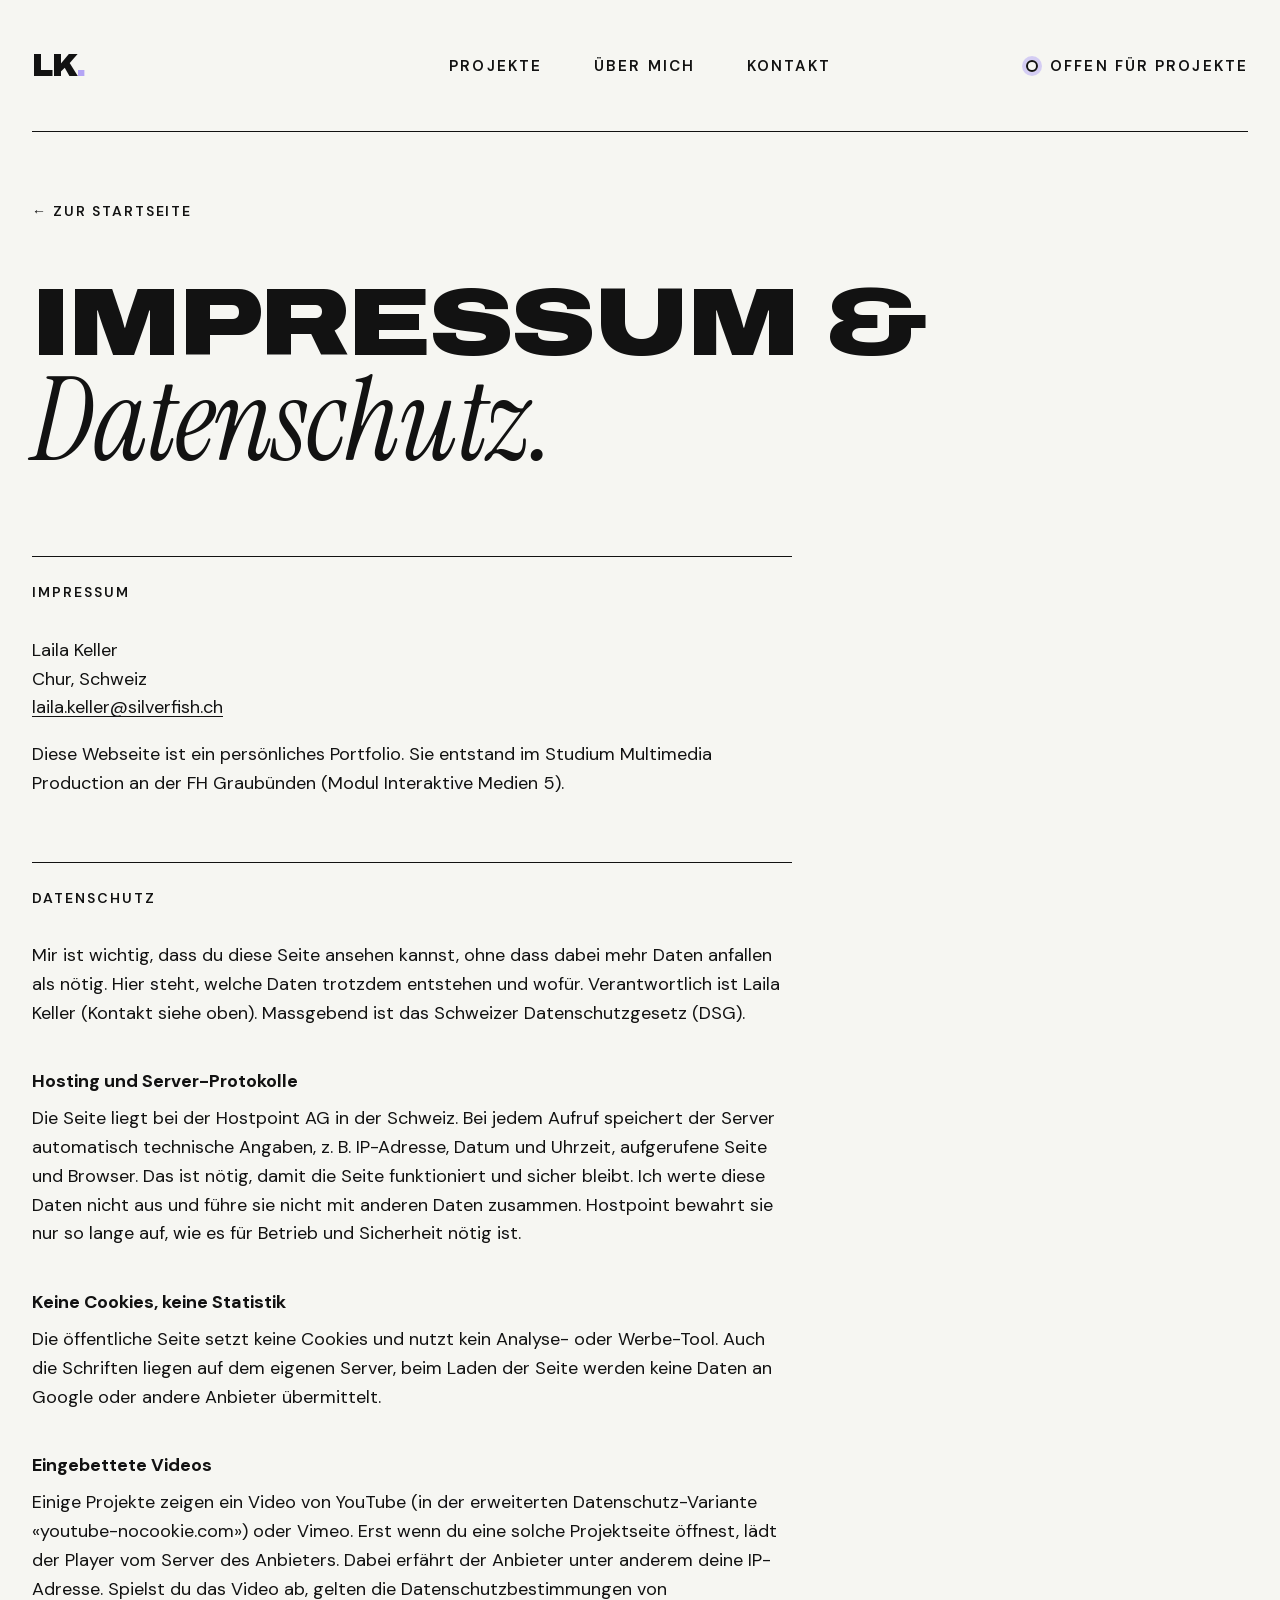
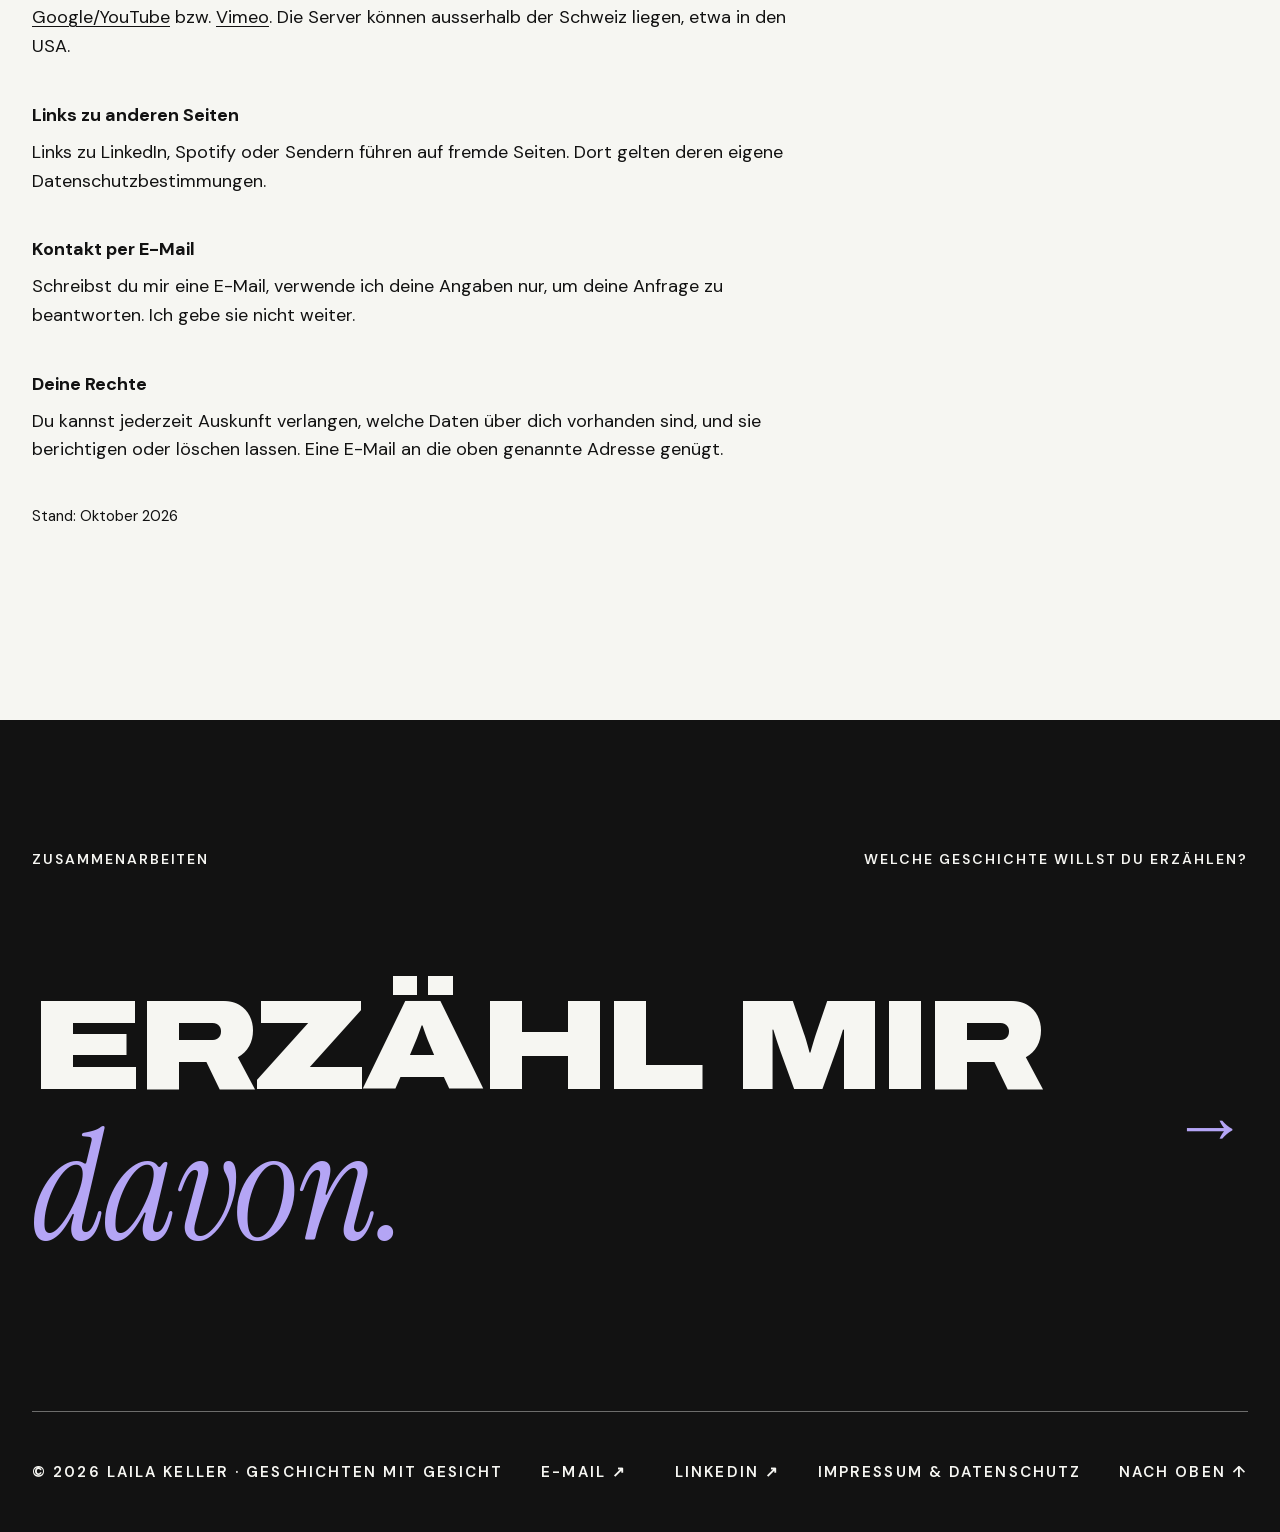
==== commit 606b1eb5: "Wohnort angepasst" ====
--- a/datenschutz.html
+++ b/datenschutz.html
@@ -45,7 +45,7 @@
       <h2 class="eyebrow">Impressum</h2>
       <p>
         Laila Keller<br>
-        WOHNORT, Schweiz<br>
+        Chur, Schweiz<br>
         <a href="mailto:laila.keller@silverfish.ch">laila.keller@silverfish.ch</a>
       </p>
       <p>Diese Webseite ist ein persönliches Portfolio. Sie entstand im Studium Multimedia Production an der FH Graubünden (Modul Interaktive Medien 5).</p>
--- a/css/style.css
+++ b/css/style.css
@@ -1124,6 +1124,56 @@
 }
 
 
+/* ---------- FEHLERSEITE (404.html) ----------
+   Erscheint bei jeder Adresse, die es nicht gibt (siehe .htaccess).
+   Die grosse "404." ist gebaut wie der Name im Hero: gleiche Schrift,
+   runder Punkt in Lavendel. Darunter die übliche Überschrift mit Akzent. */
+.fehler {
+  min-height: 70vh;
+  padding: 64px var(--gutter) var(--section-space);
+}
+
+.fehler-zahl {
+  font-family: var(--font-display);
+  font-weight: 900;
+  font-size: clamp(120px, 26vw, 400px);
+  line-height: 0.85;
+  letter-spacing: -0.04em;
+  margin-bottom: 48px;
+}
+
+/* Runder Punkt wie hinter "Keller" im Hero (em = Schriftgrösse,
+   so wächst er mit der Zahl mit) */
+.fehler-punkt {
+  display: inline-block;
+  width: 0.17em;
+  height: 0.17em;
+  margin-left: 0.04em;
+  border-radius: 50%;
+  background: var(--color-accent);
+}
+
+.fehler-text {
+  max-width: 560px;
+  margin-top: 40px;
+  font-size: 18px;
+  line-height: 1.6;
+}
+
+.fehler-links {
+  display: flex;
+  flex-wrap: wrap;
+  gap: 16px;
+  margin-top: 40px;
+}
+
+/* Die Knöpfe haben von der Detailseite einen eigenen Abstand nach oben.
+   Hier regelt "gap" den Abstand, darum dort auf 0 setzen. */
+.fehler-links .project-link {
+  margin-top: 0;
+}
+
+
 /* ---------- IMPRESSUM & DATENSCHUTZ (datenschutz.html) ----------
    Ruhige Textseite: gleiche Überschrift wie überall, darunter
    Abschnitte mit Linie darüber, wie bei der Galerie. Der Text ist
